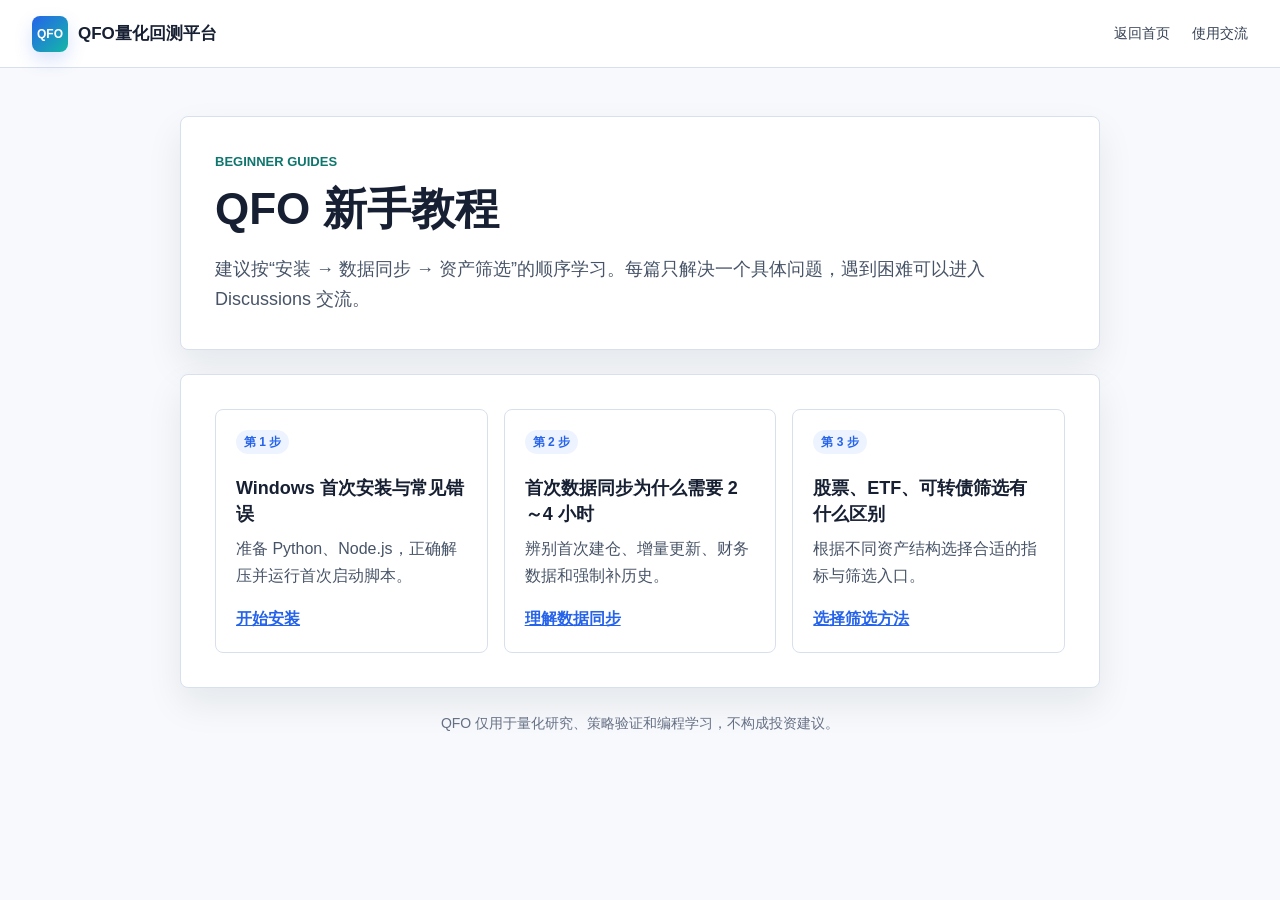
==== guides/index.html @ 22857bd7 "feat: add beginner learning guides" ====
<!DOCTYPE html>
<html lang="zh-CN">
<head>
    <meta charset="UTF-8">
    <meta name="viewport" content="width=device-width, initial-scale=1.0">
    <meta name="description" content="QFO 量化新手教程：Windows 首次安装、数据同步耗时与股票、ETF、可转债筛选方法。">
    <title>QFO 新手教程 | 安装、数据同步与智能筛选</title>
    <link rel="canonical" href="https://www.qfo-quant-platform.com/guides/">
    <meta property="og:type" content="website">
    <meta property="og:title" content="QFO 新手教程">
    <meta property="og:description" content="从 Windows 安装、首次数据同步到股票、ETF、可转债筛选，按顺序学会使用 QFO。">
    <meta property="og:url" content="https://www.qfo-quant-platform.com/guides/">
    <meta property="og:image" content="https://www.qfo-quant-platform.com/assets/qfo-share.webp">
    <link rel="icon" href="../assets/favicon.svg" type="image/svg+xml">
    <link rel="stylesheet" href="../style.css">
</head>
<body class="guide-page">
    <header class="site-header guide-header">
        <a class="brand" href="../" aria-label="返回 QFO 首页"><span class="brand-mark">QFO</span><strong>QFO量化回测平台</strong></a>
        <nav class="top-nav" aria-label="教程导航"><a href="../">返回首页</a><a href="https://github.com/yeh2017/QFO-Quant-Platform/discussions" target="_blank" rel="noopener noreferrer">使用交流</a></nav>
    </header>
    <main class="guide-layout">
        <section class="guide-hero">
            <p class="eyebrow">Beginner Guides</p>
            <h1>QFO 新手教程</h1>
            <p class="lead">建议按“安装 → 数据同步 → 资产筛选”的顺序学习。每篇只解决一个具体问题，遇到困难可以进入 Discussions 交流。</p>
        </section>
        <section class="guide-content">
            <div class="guide-card-grid">
                <article class="guide-card"><span>第 1 步</span><h3>Windows 首次安装与常见错误</h3><p>准备 Python、Node.js，正确解压并运行首次启动脚本。</p><a href="windows-install.html">开始安装</a></article>
                <article class="guide-card"><span>第 2 步</span><h3>首次数据同步为什么需要 2～4 小时</h3><p>辨别首次建仓、增量更新、财务数据和强制补历史。</p><a href="first-data-sync.html">理解数据同步</a></article>
                <article class="guide-card"><span>第 3 步</span><h3>股票、ETF、可转债筛选有什么区别</h3><p>根据不同资产结构选择合适的指标与筛选入口。</p><a href="asset-screening.html">选择筛选方法</a></article>
            </div>
        </section>
        <p class="guide-footer">QFO 仅用于量化研究、策略验证和编程学习，不构成投资建议。</p>
    </main>
</body>
</html>
---- style.css ----
:root {
    --bg: #f7f9fc;
    --surface: #ffffff;
    --surface-soft: #eef4ff;
    --ink: #172033;
    --muted: #667085;
    --line: #d8e0ee;
    --accent: #2563eb;
    --accent-2: #0f766e;
    --warn: #b45309;
    --code: #101828;
    --radius: 8px;
    --shadow: 0 16px 36px rgba(16, 24, 40, 0.08);
    --font: "Microsoft YaHei", "PingFang SC", "Segoe UI", Arial, sans-serif;
    --mono: Consolas, "SFMono-Regular", monospace;
}

* {
    box-sizing: border-box;
}

html {
    scroll-behavior: smooth;
}

body {
    margin: 0;
    background: var(--bg);
    color: var(--ink);
    font-family: var(--font);
    font-size: 16px;
    line-height: 1.7;
}

a {
    color: inherit;
}

img {
    display: block;
    max-width: 100%;
    height: auto;
}

.site-header {
    position: sticky;
    top: 0;
    z-index: 20;
    height: 68px;
    display: flex;
    align-items: center;
    justify-content: space-between;
    padding: 0 32px;
    background: rgba(255, 255, 255, 0.94);
    border-bottom: 1px solid var(--line);
    backdrop-filter: blur(14px);
}

.brand {
    display: inline-flex;
    align-items: center;
    gap: 10px;
    color: var(--ink);
    text-decoration: none;
}

.brand-mark {
    width: 36px;
    height: 36px;
    display: grid;
    place-items: center;
    border-radius: var(--radius);
    background: linear-gradient(135deg, var(--accent), #14b8a6);
    color: #fff;
    font-weight: 800;
    font-size: 12px;
    line-height: 1;
    box-shadow: 0 8px 18px rgba(37, 99, 235, 0.18);
}

.brand-name,
.brand strong {
    display: block;
    line-height: 1;
}

.brand strong {
    font-size: 17px;
    white-space: nowrap;
}

.top-nav {
    display: flex;
    align-items: center;
    gap: 22px;
    font-size: 14px;
}

.top-nav a {
    flex: 0 0 auto;
    color: #344054;
    text-decoration: none;
    white-space: nowrap;
}

.top-nav a:hover {
    color: var(--accent);
}

.layout {
    display: grid;
    grid-template-columns: 248px minmax(0, 1fr);
    gap: 32px;
    max-width: 1440px;
    margin: 0 auto;
    padding: 28px 32px 64px;
}

.side-nav {
    position: sticky;
    top: 96px;
    align-self: start;
    display: flex;
    flex-direction: column;
    gap: 4px;
    padding: 18px;
    background: var(--surface);
    border: 1px solid var(--line);
    border-radius: var(--radius);
}

.side-title {
    margin: 0 0 8px;
    color: var(--muted);
    font-size: 13px;
    font-weight: 700;
}

.side-nav a {
    flex: 0 0 auto;
    padding: 8px 10px;
    border-radius: 6px;
    color: #344054;
    text-decoration: none;
    font-size: 14px;
    white-space: nowrap;
}

.side-nav a:hover,
.side-nav a.active {
    background: var(--surface-soft);
    color: var(--accent);
}

.content {
    min-width: 0;
}

.hero,
.section {
    margin-bottom: 28px;
    background: var(--surface);
    border: 1px solid var(--line);
    border-radius: var(--radius);
    box-shadow: var(--shadow);
}

.hero {
    display: grid;
    grid-template-columns: minmax(0, 1fr) minmax(360px, 0.85fr);
    gap: 28px;
    align-items: center;
    padding: 42px;
}

.hero-copy {
    min-width: 0;
}

.hero h1 {
    margin: 0;
    max-width: 760px;
    font-size: 42px;
    line-height: 1.18;
    letter-spacing: 0;
}

.lead {
    margin: 18px 0 0;
    max-width: 760px;
    color: #475467;
    font-size: 18px;
}

.eyebrow {
    margin: 0 0 10px;
    color: var(--accent-2);
    font-size: 13px;
    font-weight: 800;
    letter-spacing: 0;
    text-transform: uppercase;
}

.hero-actions {
    display: flex;
    flex-wrap: nowrap;
    gap: 12px;
    margin-top: 26px;
}

.hero-learning-links {
    display: flex;
    flex-wrap: wrap;
    gap: 8px 18px;
    margin-top: 14px;
    font-size: 14px;
    font-weight: 700;
}

.hero-learning-links a {
    color: var(--accent-2);
    text-underline-offset: 3px;
}

.button {
    display: inline-flex;
    align-items: center;
    justify-content: center;
    min-height: 40px;
    padding: 8px 14px;
    border: 1px solid var(--line);
    border-radius: 6px;
    background: #fff;
    color: var(--ink);
    text-decoration: none;
    font-weight: 700;
    white-space: nowrap;
}

.button.primary {
    border-color: var(--accent);
    background: var(--accent);
    color: #fff;
}

.hero-media {
    overflow: hidden;
    border: 1px solid var(--line);
    border-radius: var(--radius);
    background: #111827;
}

.section {
    padding: 34px;
}

.section-heading {
    margin-bottom: 22px;
}

.section-heading h2,
.warning h2 {
    margin: 0;
    font-size: 28px;
    line-height: 1.25;
}

.section-heading p {
    margin: 10px 0 0;
    color: var(--muted);
}

.notice-inline {
    margin-bottom: 18px;
    padding: 16px 18px;
    border: 1px solid var(--line);
    border-radius: var(--radius);
    background: #f8fafc;
}

.notice-inline h3 {
    margin: 0 0 8px;
    font-size: 20px;
    line-height: 1.3;
    color: var(--ink);
}

.notice-inline p {
    margin: 0;
    color: var(--muted);
}

.notice-inline ol {
    margin: 8px 0 10px;
    padding-left: 20px;
    color: var(--ink);
}

.notice-inline a {
    color: #0969da;
}

.notice-inline li + li {
    margin-top: 4px;
}

.notice-note {
    margin-top: 10px;
    padding-left: 12px;
    border-left: 4px solid #d0d7de;
    color: #57606a;
}

.notice-note strong {
    display: block;
    margin-bottom: 4px;
}

.notice-note ul {
    margin: 0;
    padding-left: 20px;
}

.release-info {
    display: flex;
    align-items: center;
    flex-wrap: wrap;
    gap: 4px 14px;
    margin: 14px 0 18px;
    padding: 10px 12px;
    border: 1px solid var(--line);
    border-radius: var(--radius);
    background: #f8fafc;
    color: var(--muted);
    font-size: 14px;
}

.release-info strong {
    color: var(--ink);
}

.release-info a {
    color: var(--accent);
    font-weight: 700;
}

.steps,
.feature-list,
.preview-grid,
.walkthrough-grid,
.sandbox {
    display: grid;
    gap: 16px;
}

.steps {
    grid-template-columns: repeat(3, minmax(0, 1fr));
}

.quickstart-steps {
    grid-template-columns: repeat(2, minmax(0, 1fr));
}

.step,
.feature-list article,
.walkthrough-grid article,
figure,
.note,
.sandbox {
    border: 1px solid var(--line);
    border-radius: var(--radius);
    background: #fff;
}

.demo-badge {
    display: inline-flex;
    align-items: center;
    width: fit-content;
    margin-top: 12px;
    padding: 3px 8px;
    border: 1px solid #fbbf24;
    border-radius: 999px;
    background: #fffbeb;
    color: #92400e;
    font-size: 12px;
    font-weight: 800;
}

.step {
    padding: 18px;
}

.related-tool-card {
    display: grid;
    grid-template-columns: minmax(0, 1fr) auto;
    gap: 24px;
    align-items: center;
    padding: 24px;
    border: 1px solid var(--line);
    border-radius: var(--radius);
    background: #fff;
}

.related-tool-copy h3 {
    margin: 10px 0 8px;
}

.related-tool-copy p {
    margin: 0;
}

.related-tool-label {
    color: var(--accent);
    font-size: 13px;
    font-weight: 800;
}

.related-tool-note {
    margin-top: 12px !important;
    color: var(--muted);
    font-size: 14px;
}

.related-tool-actions {
    display: flex;
    gap: 10px;
    flex-wrap: wrap;
    justify-content: flex-end;
}

.step span {
    width: 28px;
    height: 28px;
    display: grid;
    place-items: center;
    border-radius: 999px;
    background: var(--surface-soft);
    color: var(--accent);
    font-weight: 800;
}

.step h3,
.feature-list h3 {
    margin: 14px 0 6px;
    font-size: 18px;
}

.step p,
.feature-list p,
.note p,
details p,
.warning p {
    margin: 0;
    color: #475467;
}

.step a {
    display: inline-block;
    margin-top: 12px;
    color: var(--accent);
    font-weight: 700;
}

.code-block {
    position: relative;
    margin-top: 16px;
    border-radius: var(--radius);
    background: var(--code);
    color: #e5e7eb;
}

.code-block pre {
    margin: 0;
    padding: 22px;
    overflow-x: auto;
}

.code-block code {
    font-family: var(--mono);
    font-size: 14px;
}

.copy-button {
    position: absolute;
    top: 10px;
    right: 10px;
    border: 1px solid rgba(255, 255, 255, 0.18);
    border-radius: 6px;
    background: rgba(255, 255, 255, 0.08);
    color: #fff;
    cursor: pointer;
    padding: 5px 10px;
}

.timeline {
    display: grid;
    gap: 12px;
    margin: 0;
    padding: 0;
    list-style: none;
}

.timeline li {
    display: grid;
    grid-template-columns: 170px minmax(0, 1fr);
    gap: 16px;
    padding: 14px 0;
    border-bottom: 1px solid var(--line);
}

.timeline li:last-child {
    border-bottom: 0;
}

.timeline strong {
    color: var(--ink);
}

.timeline span {
    color: #475467;
}

.feature-list {
    grid-template-columns: repeat(2, minmax(0, 1fr));
}

.guide-card-grid {
    display: grid;
    grid-template-columns: repeat(3, minmax(0, 1fr));
    gap: 16px;
}

.guide-card {
    display: flex;
    flex-direction: column;
    padding: 20px;
    border: 1px solid var(--line);
    border-radius: var(--radius);
    background: #fff;
}

.guide-card > span {
    width: fit-content;
    padding: 2px 8px;
    border-radius: 999px;
    background: var(--surface-soft);
    color: var(--accent);
    font-size: 12px;
    font-weight: 800;
}

.guide-card h3 {
    margin: 14px 0 8px;
    font-size: 18px;
    line-height: 1.4;
}

.guide-card p {
    flex: 1;
    margin: 0;
    color: #475467;
}

.guide-card a,
.guide-more a {
    margin-top: 16px;
    color: var(--accent);
    font-weight: 700;
}

.guide-more {
    margin: 18px 0 0;
}

.guide-page {
    min-height: 100vh;
}

.guide-header .brand {
    text-decoration: none;
}

.guide-layout {
    width: min(920px, calc(100% - 40px));
    margin: 0 auto;
    padding: 48px 0 72px;
}

.guide-hero,
.guide-content {
    margin-bottom: 24px;
    padding: 34px;
    border: 1px solid var(--line);
    border-radius: var(--radius);
    background: var(--surface);
    box-shadow: var(--shadow);
}

.guide-hero h1 {
    margin: 0;
    font-size: clamp(30px, 5vw, 44px);
    line-height: 1.2;
}

.guide-hero .lead {
    max-width: none;
}

.guide-content h2 {
    margin: 30px 0 12px;
    font-size: 25px;
    line-height: 1.35;
}

.guide-content h2:first-child {
    margin-top: 0;
}

.guide-content h3 {
    margin: 22px 0 8px;
}

.guide-content p,
.guide-content li {
    color: #475467;
}

.guide-content table {
    margin: 16px 0;
}

.guide-callout {
    margin: 18px 0;
    padding: 16px 18px;
    border-left: 4px solid var(--accent);
    border-radius: 0 var(--radius) var(--radius) 0;
    background: var(--surface-soft);
}

.guide-callout.warning {
    border: 0;
    border-left: 4px solid #f59e0b;
    background: #fffbeb;
}

.guide-callout p {
    margin: 0;
}

.guide-actions {
    display: flex;
    flex-wrap: wrap;
    gap: 12px;
    margin-top: 24px;
}

.guide-footer {
    color: var(--muted);
    text-align: center;
    font-size: 14px;
}

.feature-list article,
.walkthrough-grid article {
    padding: 18px;
}

.walkthrough-grid {
    grid-template-columns: repeat(4, minmax(0, 1fr));
}

.walkthrough-grid span {
    display: inline-flex;
    padding: 2px 8px;
    border-radius: 999px;
    background: var(--surface-soft);
    color: var(--accent);
    font-size: 12px;
    font-weight: 800;
}

.walkthrough-grid h3 {
    margin: 12px 0 6px;
    font-size: 17px;
}

.walkthrough-grid p {
    margin: 0;
    color: #475467;
    font-size: 14px;
}

.tip-box {
    margin-top: 16px;
    padding: 14px 16px;
    border: 1px solid #bfdbfe;
    border-radius: var(--radius);
    background: #eff6ff;
    color: #344054;
}

.preview-grid {
    grid-template-columns: repeat(2, minmax(0, 1fr));
}

figure {
    margin: 0;
    overflow: hidden;
}

figcaption {
    padding: 12px 14px;
    color: #475467;
    font-size: 14px;
    border-top: 1px solid var(--line);
}

.split {
    display: grid;
    grid-template-columns: minmax(0, 1fr) 320px;
    gap: 24px;
}

.config-layout {
    display: grid;
    grid-template-columns: minmax(0, 1fr) 320px;
    gap: 24px;
    align-items: stretch;
}

.config-layout .note {
    height: 100%;
}

table {
    width: 100%;
    border-collapse: collapse;
    overflow: hidden;
    border: 1px solid var(--line);
    border-radius: var(--radius);
}

th,
td {
    padding: 12px 14px;
    border-bottom: 1px solid var(--line);
    text-align: left;
    vertical-align: top;
}

th {
    background: var(--surface-soft);
}

tr:last-child td {
    border-bottom: 0;
}

.note {
    padding: 18px;
    background: #fffbeb;
    border-color: #fde68a;
}

.note h3 {
    margin: 0 0 8px;
    color: var(--warn);
}

.sandbox {
    grid-template-columns: minmax(0, 1fr) minmax(260px, 0.6fr);
    padding: 20px;
    align-items: center;
}

.sandbox-controls {
    display: grid;
    gap: 14px;
}

.sandbox-controls label {
    display: grid;
    gap: 6px;
    color: #344054;
    font-weight: 700;
}

.control-row {
    display: flex;
    align-items: center;
    justify-content: space-between;
    gap: 12px;
}

.control-row strong {
    min-width: 72px;
    padding: 2px 8px;
    border-radius: 999px;
    background: var(--surface-soft);
    color: var(--accent);
    font-size: 13px;
    text-align: center;
}

.sandbox-result {
    display: grid;
    grid-template-columns: repeat(3, minmax(0, 1fr));
    gap: 10px;
}

.sandbox-result div {
    padding: 14px;
    border-radius: var(--radius);
    background: var(--surface-soft);
}

.sandbox-result span,
.sandbox-result strong {
    display: block;
}

.sandbox-result span {
    color: var(--muted);
    font-size: 13px;
}

.sandbox-result strong {
    margin-top: 6px;
    color: var(--accent);
    font-size: 22px;
}

details {
    padding: 16px 0;
    border-bottom: 1px solid var(--line);
}

details:last-child {
    border-bottom: 0;
}

summary {
    cursor: pointer;
    font-weight: 800;
}

a:focus-visible,
button:focus-visible,
input:focus-visible,
summary:focus-visible {
    outline: 3px solid rgba(37, 99, 235, 0.35);
    outline-offset: 3px;
}

details p {
    margin-top: 10px;
}

.warning {
    border-color: #fbbf24;
    background: #fffbeb;
}

.toast {
    position: fixed;
    right: 24px;
    bottom: 24px;
    z-index: 40;
    padding: 10px 14px;
    border-radius: 6px;
    background: var(--ink);
    color: #fff;
    opacity: 0;
    transform: translateY(10px);
    transition: opacity 160ms ease, transform 160ms ease;
}

.toast.show {
    opacity: 1;
    transform: translateY(0);
}

@media (max-width: 1100px) {
    .layout {
        grid-template-columns: 1fr;
    }

    .side-nav {
        position: static;
        min-width: 0;
        max-width: 100%;
        flex-direction: row;
        overflow-x: auto;
    }

    .side-title {
        display: none;
    }

    .hero,
    .split,
    .config-layout,
    .sandbox {
        grid-template-columns: 1fr;
    }
}

@media (max-width: 760px) {
    .site-header {
        height: auto;
        align-items: flex-start;
        flex-direction: column;
        gap: 12px;
        padding: 14px 18px;
    }

    .top-nav {
        width: 100%;
        overflow-x: auto;
        gap: 16px;
        padding-bottom: 2px;
        scrollbar-width: none;
    }

    .top-nav::-webkit-scrollbar {
        display: none;
    }

    .layout {
        padding: 18px 14px;
    }

    .side-nav {
        display: none;
    }

    .hero,
    .section {
        padding: 20px 18px;
    }

    .hero-actions {
        width: 100%;
        flex-wrap: wrap;
    }

    .hero-actions .button {
        flex: 1 1 calc(50% - 6px);
        min-width: 0;
    }

    .hero-learning-links {
        gap: 10px 16px;
    }

    .hero h1 {
        font-size: 28px;
    }

    .lead {
        font-size: 16px;
    }

    .steps,
    .feature-list,
    .guide-card-grid,
    .preview-grid,
    .walkthrough-grid,
    .related-tool-card,
    .sandbox-result {
        grid-template-columns: 1fr;
    }

    .guide-layout {
        width: min(100% - 28px, 920px);
        padding: 18px 0 48px;
    }

    .guide-hero,
    .guide-content {
        padding: 22px 18px;
    }

    .guide-hero h1 {
        font-size: 28px;
        overflow-wrap: anywhere;
    }

    .guide-content table {
        display: block;
        overflow-x: auto;
        -webkit-overflow-scrolling: touch;
    }

    .guide-content th,
    .guide-content td {
        min-width: 140px;
    }

    .related-tool-actions {
        justify-content: flex-start;
    }

    .timeline li {
        grid-template-columns: 1fr;
        gap: 4px;
    }
}

@media (prefers-reduced-motion: reduce) {
    html {
        scroll-behavior: auto;
    }

    .toast {
        transition: none;
    }
}

.not-found-page {
    min-height: 100vh;
    display: grid;
    grid-template-rows: auto 1fr;
    background: #f7f9fc;
}

.not-found-header {
    height: 72px;
    display: flex;
    align-items: center;
    padding: 0 clamp(20px, 5vw, 72px);
    border-bottom: 1px solid var(--line);
    background: #fff;
}

.not-found-main {
    width: min(1120px, calc(100% - 40px));
    margin: 0 auto;
    display: grid;
    grid-template-columns: minmax(0, 1fr) minmax(280px, 0.7fr);
    align-items: center;
    gap: clamp(40px, 8vw, 112px);
    padding: 56px 0;
}

.not-found-code {
    margin: 0;
    color: var(--primary);
    font-size: clamp(72px, 12vw, 160px);
    font-weight: 900;
    line-height: 0.9;
}

.not-found-main h1 {
    margin: 20px 0 12px;
    font-size: clamp(32px, 5vw, 56px);
}

.not-found-main .lead {
    max-width: 620px;
}

.not-found-visual {
    min-height: 320px;
    display: grid;
    place-items: center;
    border-left: 1px solid var(--line);
}

.not-found-mark {
    color: var(--ink);
    font-size: clamp(80px, 12vw, 150px);
    font-weight: 900;
    letter-spacing: 0;
}

@media (max-width: 760px) {
    .not-found-main {
        grid-template-columns: 1fr;
        align-content: center;
    }

    .not-found-visual {
        display: none;
    }
}
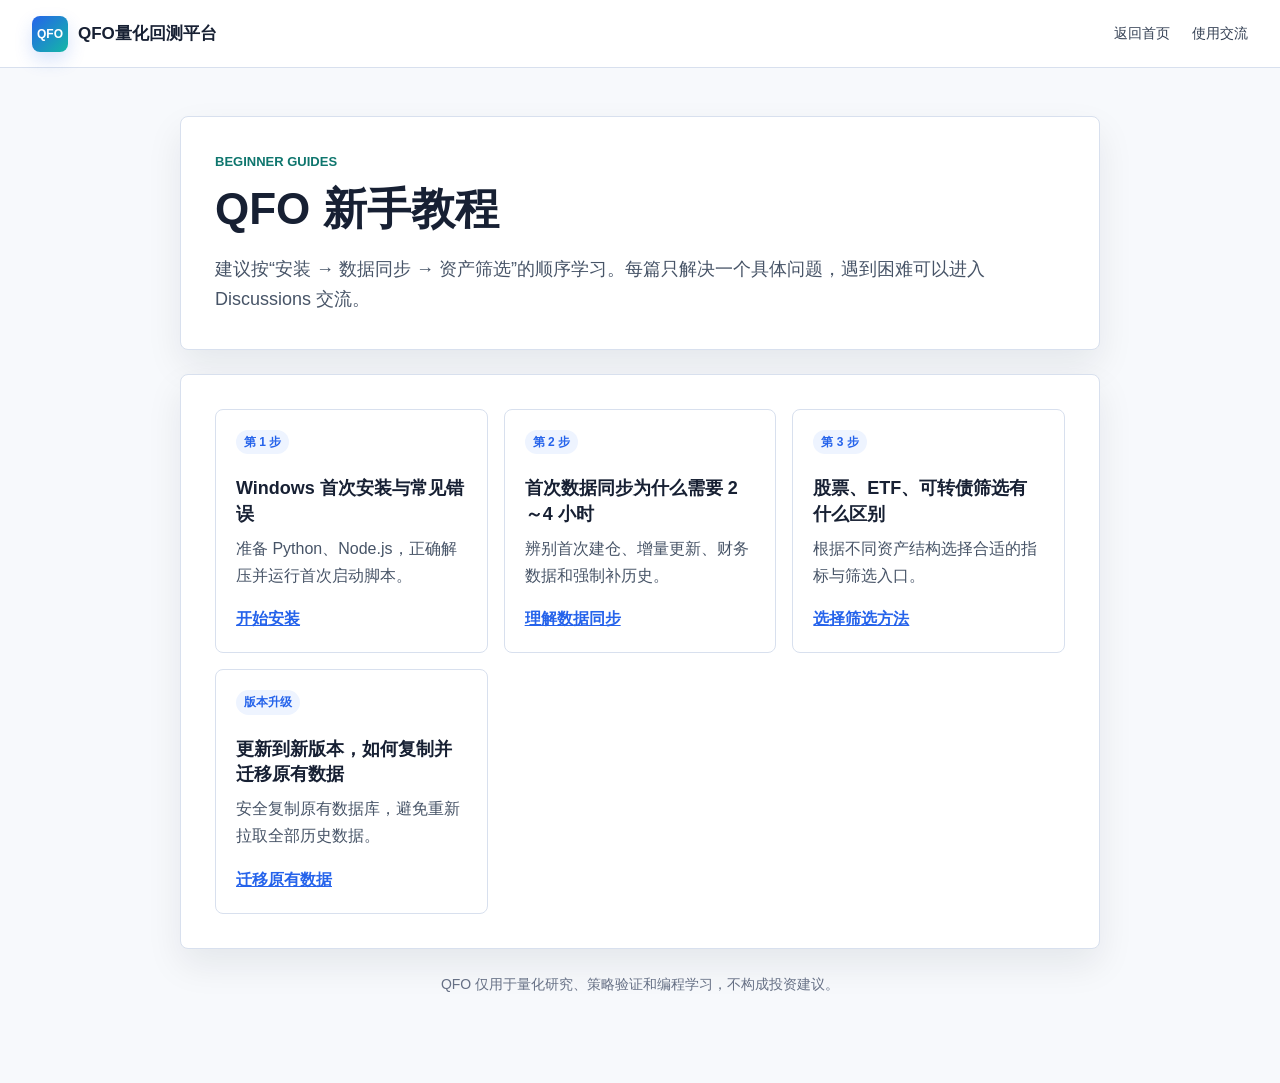
==== commit 535d23a1: "docs: add upgrade data migration tutorial" ====
--- a/guides/index.html
+++ b/guides/index.html
@@ -30,6 +30,7 @@
                 <article class="guide-card"><span>第 1 步</span><h3>Windows 首次安装与常见错误</h3><p>准备 Python、Node.js，正确解压并运行首次启动脚本。</p><a href="windows-install.html">开始安装</a></article>
                 <article class="guide-card"><span>第 2 步</span><h3>首次数据同步为什么需要 2～4 小时</h3><p>辨别首次建仓、增量更新、财务数据和强制补历史。</p><a href="first-data-sync.html">理解数据同步</a></article>
                 <article class="guide-card"><span>第 3 步</span><h3>股票、ETF、可转债筛选有什么区别</h3><p>根据不同资产结构选择合适的指标与筛选入口。</p><a href="asset-screening.html">选择筛选方法</a></article>
+                <article class="guide-card"><span>版本升级</span><h3>更新到新版本，如何复制并迁移原有数据</h3><p>安全复制原有数据库，避免重新拉取全部历史数据。</p><a href="upgrade-data-migration.html">迁移原有数据</a></article>
             </div>
         </section>
         <p class="guide-footer">QFO 仅用于量化研究、策略验证和编程学习，不构成投资建议。</p>
